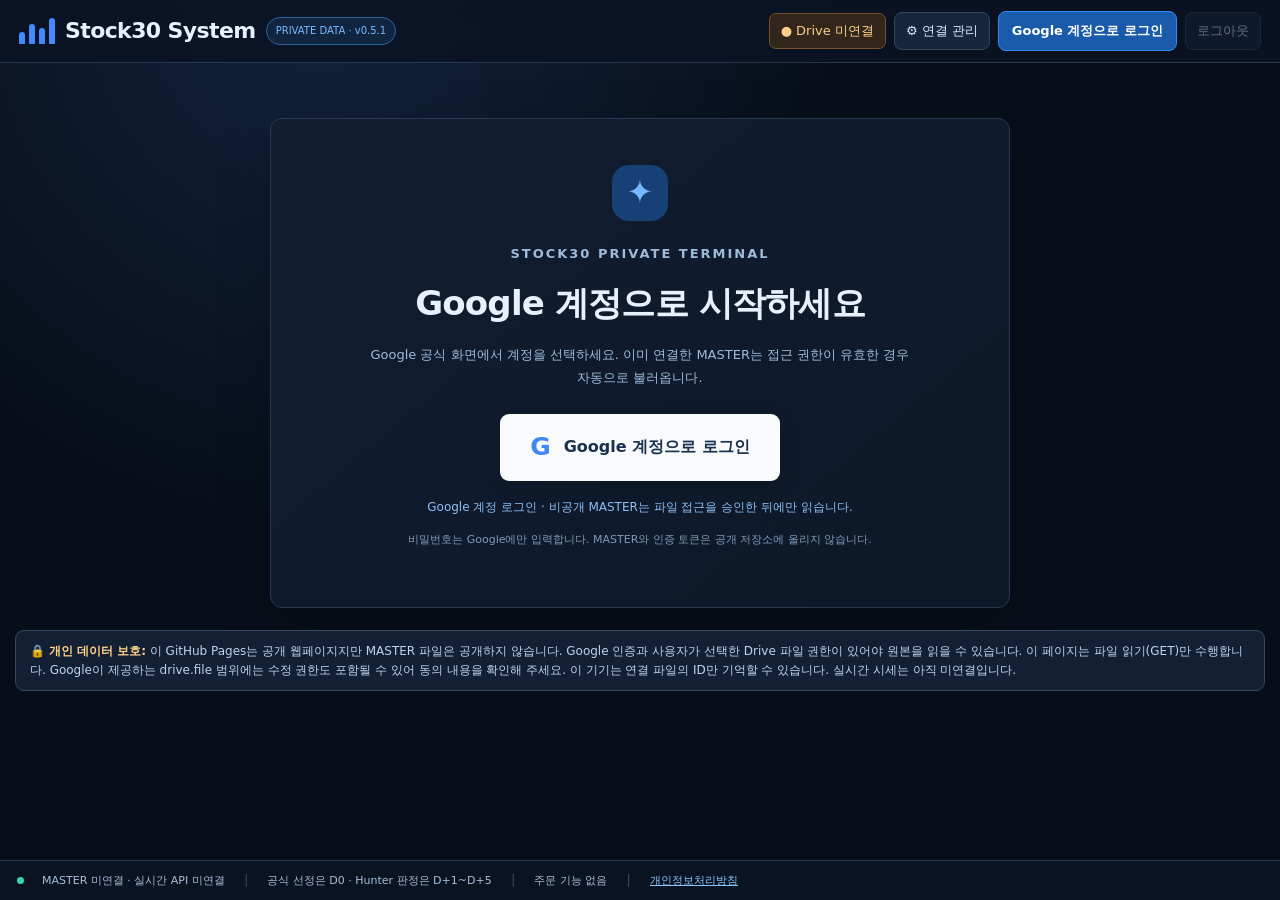
==== dashboard-private.html @ 71f0e668 "Add files via upload" ====
<!doctype html>
<html lang="ko">
<head>
<meta charset="utf-8">
<meta name="viewport" content="width=device-width, initial-scale=1">
<meta name="color-scheme" content="dark">
<meta name="description" content="Stock30 System 개인용 읽기 전용 Google Drive MASTER 대시보드">
<meta http-equiv="Content-Security-Policy" content="default-src 'none'; script-src 'self' https://accounts.google.com https://apis.google.com https://www.gstatic.com; style-src 'self' 'unsafe-inline' https://www.gstatic.com; connect-src https://www.googleapis.com https://openidconnect.googleapis.com https://oauth2.googleapis.com; frame-src https://accounts.google.com https://drive.google.com https://docs.google.com https://*.google.com https://*.googleusercontent.com; img-src 'self' data: https://*.googleusercontent.com https://www.gstatic.com https://ssl.gstatic.com https://*.google.com; font-src 'self' https://fonts.gstatic.com; object-src 'none'; base-uri 'none'; form-action 'none'; upgrade-insecure-requests">
<title>Stock30 System — Private Data Terminal v0.5.1</title>
<link rel="stylesheet" href="./stock30-private.css">
<script defer src="https://accounts.google.com/gsi/client"></script>
<script defer src="https://apis.google.com/js/api.js"></script>
<script defer src="./stock30-private.js"></script>
</head>
<body>
<header class="topbar">
  <div class="logo"><span class="logo-bars"><i></i><i></i><i></i><i></i></span><span class="logo-name">Stock30 System</span><span class="outline-badge">PRIVATE DATA · v0.5.1</span></div>
  <div class="top-actions"><span class="live-chip" id="connectionChip">● Drive 미연결</span><button class="top-control" id="settingsBtn" type="button">⚙ 연결 관리</button><button class="top-control primary" id="loginBtn" type="button">Google 계정으로 로그인</button><button class="top-control" id="logoutBtn" type="button" disabled>로그아웃</button></div>
</header>
<main class="shell">
  <section class="welcome-panel card" id="welcomePanel" aria-label="Stock30 Google 로그인">
    <div class="welcome-inner"><span class="welcome-lock">✦</span><p class="welcome-eyebrow">STOCK30 PRIVATE TERMINAL</p>
    <h1>Google 계정으로 시작하세요</h1><p>Google 공식 화면에서 계정을 선택하세요. 이미 연결한 MASTER는 접근 권한이 유효한 경우 자동으로 불러옵니다.</p>
    <button type="button" id="welcomeLoginBtn" class="welcome-google"><span class="g-mark">G</span> Google 계정으로 로그인</button>
    <p class="welcome-hint" id="welcomeHint">Google 로그인은 바로 가능해요. 최초 MASTER 파일 선택 시 Picker 설정이 필요할 수 있어요.</p>
    <p class="welcome-safety">비밀번호는 Google에만 입력합니다. MASTER와 인증 토큰은 공개 저장소에 올리지 않습니다.</p></div>
  </section>
  <div class="notice" id="securityNotice">🔒 <strong>개인 데이터 보호:</strong> 이 GitHub Pages는 공개 웹페이지지만 MASTER 파일은 공개하지 않습니다. Google 인증과 사용자가 선택한 Drive 파일 권한이 있어야 원본을 읽을 수 있습니다. 이 페이지는 파일 읽기(GET)만 수행합니다. Google이 제공하는 drive.file 범위에는 수정 권한도 포함될 수 있어 동의 내용을 확인해 주세요. 이 기기는 연결 파일의 ID만 기억할 수 있습니다. 실시간 시세는 아직 미연결입니다.</div>
  <section class="setup-panel card" id="settingsPanel" hidden>
    <div class="setup-title"><div><h2>Google Drive 개인 연결</h2><p>웹 Google 로그인 ID는 이미 설정됐습니다. 최초 비공개 MASTER 선택에 필요한 Google Picker API 키만 입력합니다. Windows Desktop OAuth·MASTER는 변경하지 않습니다.</p></div><button type="button" class="quiet-btn" id="closeSettingsBtn">접기 ×</button></div>
    <div class="setup-grid">
      <label>웹 OAuth 클라이언트 ID <span class="hint">(자동 설정 완료 · 읽기 전용)</span><input id="clientId" type="text" autocomplete="off" spellcheck="false" placeholder="...apps.googleusercontent.com"></label>
      <label>HTTP 참조 제한된 브라우저 API 키<input id="apiKey" type="text" autocomplete="off" spellcheck="false" placeholder="Google Picker API 키"></label>
      <label>Google Cloud 프로젝트 번호 (확인 필요)<input id="projectNumber" type="text" autocomplete="off" inputmode="numeric" placeholder="숫자 프로젝트 번호"></label>
    </div>
    <div class="setup-actions"><button class="primary-btn" type="button" id="saveConfigBtn">설정 저장 (이 브라우저만)</button><span class="small-note">토큰·MASTER 내용은 브라우저 저장소에 보관하지 않습니다. 편의를 위해 연결 파일 ID만 이 기기에 저장할 수 있습니다. 공개 저장소에는 실제 데이터가 없습니다.</span></div>
  </section>
  <section class="workflow card" id="workflowSection" hidden aria-label="MASTER 데이터 읽기 절차">
    <div class="workflow-head"><strong>데이터 연결 단계</strong><span class="muted" id="authUser">Google 로그인 필요</span><button type="button" class="quiet-btn" id="toggleConnection">접기</button></div>
    <div class="step-row">
      <div class="step"><span class="step-number">1</span><div><b>Google 인증</b><small>본인 Drive 권한</small></div><span class="step-state" id="loginState">대기</span></div>
      <div class="step"><span class="step-number">2</span><div><b>MASTER 포인터</b><small>master_current.json</small></div><button class="thin-btn" type="button" id="pickPointerBtn" disabled>Drive에서 선택</button></div>
      <div class="step"><span class="step-number">3</span><div><b>검증 생성본</b><small>master21_generation_*.json</small></div><button class="thin-btn" type="button" id="pickGenerationBtn" disabled>Drive에서 선택</button></div>
      <div class="step"><span class="step-number">4</span><div><b>보조 데이터</b><small>공식 LOCK / 점수 스냅샷</small></div><button class="thin-btn" type="button" id="pickExtraBtn" disabled>선택 (선택사항)</button></div>
    </div>
    <div class="workflow-bottom"><div id="dataStatus" aria-live="polite">Google 로그인부터 시작하세요. 최초 1회 Drive 파일 권한을 승인하면 다음 접속 시 자동 불러오기를 시도합니다.</div><label class="upload-label">로컬 파일로 미리 확인<input id="localImport" type="file" accept=".json,application/json" multiple></label><button type="button" class="quiet-btn" id="clearBtn">현재 화면 지우기</button><button type="button" class="quiet-btn" id="forgetFilesBtn">기억한 연결 지우기</button></div>
  </section>
  <div class="dashboard-body" id="dashboardBody" hidden>
  <div class="kpi-grid" id="summary" aria-label="검증 성과 개요"></div>
  <div class="main-grid">
    <section class="card terminal">
      <nav class="tabs" id="tabs" aria-label="대시보드 탭">
        <button type="button" class="active" data-tab="stocks">MASTER 선정 30종</button><button type="button" data-tab="reasons">선정 이유</button><button type="button" data-tab="top5">TOP5</button><button type="button" data-tab="days">DAY별 성과</button><button type="button" data-tab="learning">학습 데이터</button>
      </nav>
      <div class="controls"><div class="filters" id="filters"></div><div class="right-tools"><input id="search" type="search" placeholder="종목명·코드 검색" aria-label="종목 검색"><select id="sort" aria-label="정렬"><option value="rank">선정 순위</option><option value="total">종합점수순</option><option value="chart">차트점수순</option><option value="momentum">모멘텀순</option><option value="mfe">MFE순</option></select></div></div>
      <div id="content" class="tab-content"></div>
    </section>
    <aside id="detail" class="card detail" aria-label="선택 종목 상세"></aside>
  </div>
  </div><!-- dashboardBody -->
</main>
<footer class="bottom"><span class="green-dot"></span><span id="footerState">실제 MASTER 파일 연결 전</span><span class="divider">│</span><span>공식 선정은 D0 · Hunter 판정은 D+1~D+5</span><span class="divider">│</span><span>주문 기능 없음</span><span class="divider">│</span><a href="./privacy.html">개인정보처리방침</a></footer>
</body>
</html>
---- stock30-private.css ----
:root{color-scheme:dark;--bg:#070e19;--panel:#101b2c;--deep:#0b1625;--line:#27384e;--blue:#429cff;--text:#e8f0fd;--muted:#90a5c1;--green:#34d9a9;--red:#ff768c;--amber:#ffc27d;--surface:#142239}
*{box-sizing:border-box}html{scroll-behavior:smooth}body{margin:0;color:var(--text);background:radial-gradient(circle at 25% 0,#12223b 0,transparent 40%),var(--bg);font:13px/1.55 system-ui,-apple-system,"Apple SD Gothic Neo","Malgun Gothic",sans-serif;min-height:100vh}button,input,select{font:inherit}button{cursor:pointer}button:disabled{opacity:.42;cursor:not-allowed}button:focus-visible,input:focus-visible,select:focus-visible,a:focus-visible{outline:2px solid #77baff;outline-offset:2px}a{color:#89c8ff}.muted{color:var(--muted)}.positive{color:var(--green)}.negative{color:var(--red)}.amber{color:var(--amber)}.hint{color:#758fae;font-size:11px}.topbar{position:sticky;top:0;z-index:10;background:#0b1424ee;border-bottom:1px solid var(--line);backdrop-filter:blur(12px);padding:10px 19px;display:flex;align-items:center;justify-content:space-between;gap:14px;min-height:63px}.logo{display:flex;align-items:center;gap:10px}.logo-bars{display:flex;align-items:flex-end;height:26px;gap:4px}.logo-bars i{display:block;width:6px;background:#418aff;border-radius:4px 4px 1px 1px}.logo-bars i:nth-child(1){height:12px}.logo-bars i:nth-child(2){height:20px}.logo-bars i:nth-child(3){height:16px}.logo-bars i:nth-child(4){height:26px}.logo-name{font-size:22px;letter-spacing:-.6px;font-weight:850;white-space:nowrap}.outline-badge{border:1px solid #2a63a6;border-radius:24px;background:#112540;color:#79baff;padding:5px 9px;font-size:10px;white-space:nowrap}.top-actions{display:flex;gap:8px;align-items:center}.top-control,.thin-btn,.quiet-btn{color:#d9eaff;border:1px solid #32465e;background:#17263a;padding:8px 11px;border-radius:8px}.top-control.primary,.primary-btn{color:white;background:#195aaa;border:1px solid #358bf5;border-radius:8px;padding:9px 13px;font-weight:750}.top-control:hover:not(:disabled),.thin-btn:hover:not(:disabled),.primary-btn:hover:not(:disabled),.quiet-btn:hover{filter:brightness(1.15)}.live-chip{white-space:nowrap;color:#ffcf89;background:#312619;border:1px solid #73522d;border-radius:7px;padding:7px 11px}.shell{max-width:1880px;margin:auto;padding:15px 15px 65px}.notice{color:#bed3ec;border:1px solid #354862;background:#132034;border-radius:9px;padding:11px 14px;margin-bottom:12px;font-size:12px}.notice strong{color:#ffd28b}.card{background:linear-gradient(140deg,#111e31,#0d1828);border:1px solid #283950;border-radius:12px;min-width:0}.setup-panel{margin-bottom:12px;padding:17px 18px}.setup-panel[hidden]{display:none}.setup-title{display:flex;justify-content:space-between;gap:10px;align-items:start}.setup-title h2{margin:0;font-size:16px}.setup-title p{margin:4px 0 13px;color:#97b2d1;font-size:12px}.setup-grid{display:grid;grid-template-columns:2fr 1.6fr 1.2fr;gap:10px}.setup-grid label{font-size:11px;color:#bdd0e8;display:grid;gap:6px;font-weight:730}.setup-grid input{width:100%;min-width:0;color:#e7f4ff;background:#0a1728;border:1px solid #324861;border-radius:8px;padding:11px 10px;font-size:12px}.setup-actions{display:flex;align-items:center;gap:13px;margin-top:11px}.small-note{font-size:11px;color:#8da2bd}.workflow{margin-bottom:12px;padding:14px}.workflow-head{display:flex;justify-content:space-between;align-items:center;margin-bottom:12px}.step-row{display:grid;grid-template-columns:repeat(4,minmax(0,1fr));gap:9px}.step{display:flex;align-items:center;gap:8px;background:#0b1a2e;border:1px solid #263952;border-radius:8px;padding:11px;min-height:64px}.step-number{width:24px;height:24px;display:grid;place-items:center;background:#214a7f;border-radius:7px;color:#b9dcff;font-weight:900}.step div{min-width:0}.step b{display:block;font-size:12px}.step small{display:block;font-size:10px;color:#7998bc;overflow:hidden;text-overflow:ellipsis;white-space:nowrap}.step button,.step-state{margin-left:auto;white-space:nowrap;font-size:10px}.step-state{color:#e7b96c}.workflow-bottom{border-top:1px solid #2d3d52;margin-top:12px;padding-top:12px;display:flex;align-items:center;gap:12px;flex-wrap:wrap;justify-content:flex-start;font-size:11px;color:#abc2da}.workflow-bottom>div{margin-right:auto;flex:1;min-width:220px}.upload-label{position:relative;border:1px solid #395477;background:#193453;color:#bcdfff;padding:7px 11px;border-radius:7px;cursor:pointer;white-space:nowrap}.upload-label input{position:absolute;opacity:0;width:1px;height:1px;left:50%;bottom:0}.quiet-btn{font-size:11px}.kpi-grid{display:grid;grid-template-columns:repeat(7,minmax(0,1fr));gap:9px;margin-bottom:13px}.kpi{padding:14px;min-height:139px}.kpi-name{font-size:12px;font-weight:750;color:#bed3eb}.kpi-name em{font-style:normal;color:#479fff;font-size:16px;margin-right:6px}.kpi-value{font-size:clamp(18px,2vw,29px);font-weight:880;letter-spacing:-.6px;margin:14px 0 8px;font-variant-numeric:tabular-nums}.kpi-value small{font-size:12px;font-weight:500;color:#7697bb}.kpi-sub{font-size:11px;color:#93aac5;line-height:1.75}.kpi-graph{display:flex;align-items:flex-end;height:25px;gap:5px;margin-top:4px}.kpi-graph i{flex:1;min-height:3px;background:linear-gradient(180deg,#6aacff,#1751a6);border-radius:2px 2px 0 0}.main-grid{display:grid;grid-template-columns:minmax(0,1fr) 345px;gap:12px}.terminal{overflow:hidden;min-height:630px}.tabs{display:flex;gap:4px;padding:0 12px;border-bottom:1px solid #293950;overflow:auto}.tabs button{border:0;border-bottom:3px solid transparent;background:none;padding:14px 17px;color:#a4b6d0;font-weight:770;white-space:nowrap}.tabs button.active{color:#7bc0ff;border-bottom-color:#3b8dff}.tabs button:hover{color:white}.controls{padding:12px;display:flex;align-items:center;gap:10px;justify-content:space-between;flex-wrap:wrap}.filters{display:flex;flex-wrap:wrap;gap:6px}.filters button{border:1px solid #334760;background:#17273d;color:#acc5e4;border-radius:7px;padding:7px 11px;font-size:11px}.filters button.active{background:#163e6d;border-color:#438eeb;color:#a0d0ff}.right-tools{display:flex;gap:7px}.right-tools input,.right-tools select{background:#0c192a;color:#cfe5fa;border:1px solid #344760;border-radius:7px;padding:8px 10px;min-width:0}.right-tools input{min-width:160px}.tab-content{padding:0 12px 14px;min-height:540px}.data-wrap{overflow:auto;border:1px solid #26374c;border-radius:8px}.stock-table{border-collapse:collapse;white-space:nowrap;width:100%;min-width:950px;font-size:12px}.stock-table thead{background:#19283d}.stock-table th{text-align:right;padding:12px 10px;font-size:11px;color:#96abc5}.stock-table th:first-child,.stock-table th:nth-child(2){text-align:left}.stock-table td{padding:11px 10px;border-bottom:1px solid #27374c;text-align:right}.stock-table td:first-child,.stock-table td:nth-child(2){text-align:left}.stock-table tbody tr:hover{background:#192f4c;cursor:pointer}.stock-table tbody tr.selected{background:#153655}.stock-name{font-weight:770}.stock-code{font-size:10px;color:#7190b5;display:block}.score{color:#8fc4ff;font-variant-numeric:tabular-nums}.status{border-radius:6px;border:1px solid;padding:3px 7px;font-size:10px;font-weight:850}.status.success{color:#49e6b5;background:#0f3b32;border-color:#287863}.status.fail{color:#ff95a4;background:#40212e;border-color:#704254}.status.track{color:#84bafa;background:#143052;border-color:#3467a4}.status.wait{color:#bec9d9;background:#243044;border-color:#3e5068}.table-foot{padding:12px 1px;font-size:11px;color:#829dbb}.detail{padding:17px;position:sticky;top:80px;min-height:500px}.detail h2{margin:0;font-size:19px}.detail .sub{font-size:11px;color:#849cb8;margin:4px 0 10px}.detail-price{font-size:27px;font-weight:870;letter-spacing:-.6px;margin:12px 0 3px}.detail small{color:#829ab8}.detail-h{font-weight:800;margin:22px 0 10px;border-top:1px solid #2b3c53;padding-top:14px}.chartbox{background:#0d1a2c;border:1px solid #283e57;border-radius:10px;padding:12px;margin:14px 0 8px;min-height:178px}.chartbox svg{width:100%;height:170px}.chart-note{font-size:10px;color:#829fbf;margin-top:5px}.reason-list{list-style:none;padding:0;display:grid;gap:8px}.reason-list li{padding:10px;background:#132641;border:1px solid #29415a;border-radius:8px;color:#b6cee7;font-size:12px}.reason-list li strong{color:#eaf4ff}.reason-card{background:#13243b;border:1px solid #2c4259;border-radius:9px;padding:14px;margin-bottom:10px;cursor:pointer;text-align:left;width:100%;color:inherit}.reason-card:hover{border-color:#448ff3}.reason-card b{display:block;margin-bottom:7px;font-size:13px}.reason-card p{font-size:12px;color:#a8c1de;margin:5px 0}.day-grid{display:grid;grid-template-columns:repeat(auto-fill,minmax(192px,1fr));gap:10px}.day-card{border:1px solid #293e57;background:#13243b;border-radius:10px;padding:15px;cursor:pointer;color:inherit;text-align:left}.day-card.active{border-color:#4a9af8}.day-card b{font-size:18px;display:block;margin:8px 0}.day-card small{color:#89a5c2}.learning-grid{display:grid;grid-template-columns:repeat(auto-fill,minmax(220px,1fr));gap:10px}.learning-card{border:1px solid #2e4460;background:#102139;border-radius:10px;padding:17px}.learning-card h3{font-size:12px;color:#b5d7ff;margin:0 0 12px}.learning-card strong{font-size:22px}.learning-card p{color:#8fa7c2;margin:9px 0 0;font-size:11px}.empty{padding:65px 16px;text-align:center;color:#99b2cf}.empty strong{display:block;color:#e2edf9;font-size:16px;margin-bottom:8px}.bottom{position:fixed;bottom:0;left:0;right:0;background:#0b1422e9;border-top:1px solid #2a3c51;display:flex;align-items:center;gap:18px;padding:11px 17px;color:#a8bfdb;font-size:11px;z-index:9;backdrop-filter:blur(8px);white-space:nowrap;overflow:auto}.green-dot{width:7px;height:7px;border-radius:50%;background:var(--green);flex:none}.divider{color:#465d79}
@media(max-width:1500px){.kpi-grid{grid-template-columns:repeat(4,minmax(0,1fr))}.main-grid{grid-template-columns:minmax(0,1fr) 330px}}@media(max-width:1100px){.step-row{grid-template-columns:repeat(2,minmax(0,1fr))}.setup-grid{grid-template-columns:1fr 1fr}.main-grid{grid-template-columns:1fr}.detail{position:static}.kpi-grid{grid-template-columns:repeat(3,minmax(0,1fr))}}@media(max-width:680px){.shell{padding:9px 8px 65px}.topbar{flex-wrap:wrap;padding:9px}.logo-name{font-size:18px}.outline-badge{font-size:9px}.top-actions{width:100%;justify-content:space-between;flex-wrap:wrap}.live-chip{flex:1}.setup-grid{grid-template-columns:1fr}.setup-actions{flex-wrap:wrap}.step-row{grid-template-columns:1fr}.kpi-grid{grid-template-columns:repeat(2,minmax(0,1fr));gap:7px}.kpi{min-height:123px;padding:12px}.kpi-grid>.kpi:last-child{grid-column:span 2}.kpi-value{font-size:23px}.tabs button{padding:12px 11px}.right-tools{flex:1;width:100%}.right-tools input{flex:1}.day-grid{grid-template-columns:repeat(2,minmax(0,1fr))}.bottom{gap:10px}}

.workflow.compact .step-row,.workflow.compact .workflow-bottom{display:none}.workflow.compact .workflow-head{margin-bottom:0}

/* v0.4 clean login front; one-time advanced setup remains available. */
.welcome-panel[hidden],.workflow[hidden]{display:none!important}
.welcome-panel{max-width:740px;margin:40px auto 22px;padding:46px 28px;text-align:center;box-shadow:0 16px 55px rgba(0,0,0,.18)}
.welcome-inner{max-width:540px;margin:auto}.welcome-lock{display:inline-grid;place-items:center;width:56px;height:56px;border-radius:17px;background:#174077;color:#78b8ff;font-size:32px;margin-bottom:13px}
.welcome-eyebrow{font-weight:800;color:#68a5ff;letter-spacing:2px;font-size:10px;margin:8px 0}
.welcome-panel h1{margin:12px 0;font-size:clamp(24px,4vw,34px);letter-spacing:-.8px}
.welcome-panel p{color:#9ebbd9;font-size:13px;line-height:1.8}
.welcome-google{display:flex;justify-content:center;align-items:center;gap:13px;margin:24px auto 16px;background:#f8fafc;color:#19314f;border:0;border-radius:9px;font-size:16px;font-weight:780;cursor:pointer;padding:14px 25px;min-width:280px;box-shadow:0 5px 18px #0003}
.welcome-google:hover{background:white;transform:translateY(-1px)}.g-mark{font-weight:900;color:#4285f4;font-size:25px}
.welcome-hint{font-size:12px!important;color:#8cbff5!important}.welcome-safety{font-size:11px!important;opacity:.8}
@media(max-width:680px){.welcome-panel{margin:15px 4px;padding:29px 14px}.welcome-google{min-width:0;width:100%}}

.dashboard-body[hidden]{display:none!important}
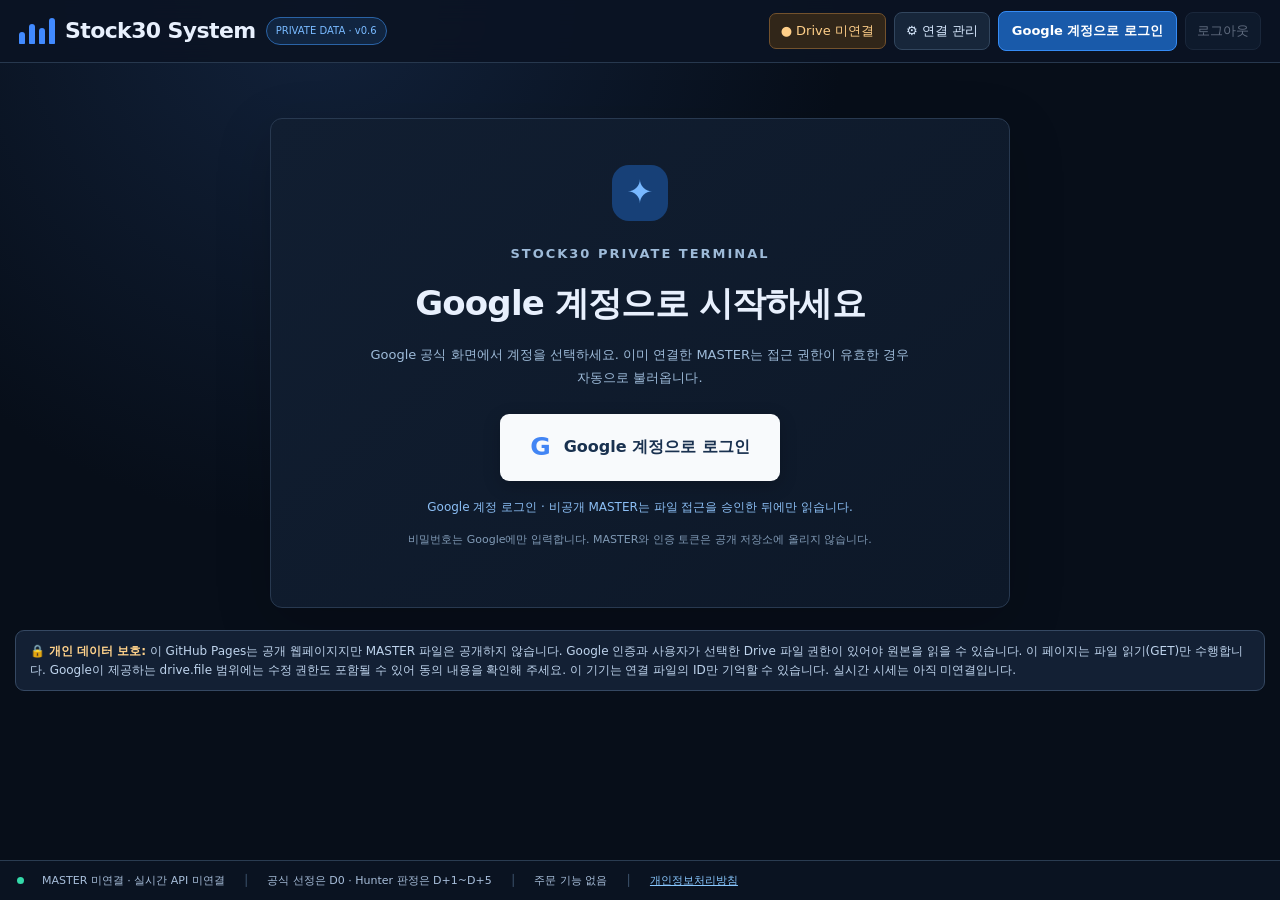
==== commit d2cf4501: "Add files via upload" ====
--- a/dashboard-private.html
+++ b/dashboard-private.html
@@ -6,7 +6,7 @@
 <meta name="color-scheme" content="dark">
 <meta name="description" content="Stock30 System 개인용 읽기 전용 Google Drive MASTER 대시보드">
 <meta http-equiv="Content-Security-Policy" content="default-src 'none'; script-src 'self' https://accounts.google.com https://apis.google.com https://www.gstatic.com; style-src 'self' 'unsafe-inline' https://www.gstatic.com; connect-src https://www.googleapis.com https://openidconnect.googleapis.com https://oauth2.googleapis.com; frame-src https://accounts.google.com https://drive.google.com https://docs.google.com https://*.google.com https://*.googleusercontent.com; img-src 'self' data: https://*.googleusercontent.com https://www.gstatic.com https://ssl.gstatic.com https://*.google.com; font-src 'self' https://fonts.gstatic.com; object-src 'none'; base-uri 'none'; form-action 'none'; upgrade-insecure-requests">
-<title>Stock30 System — Private Data Terminal v0.5.1</title>
+<title>Stock30 System — Private Data Terminal v0.6</title>
 <link rel="stylesheet" href="./stock30-private.css">
 <script defer src="https://accounts.google.com/gsi/client"></script>
 <script defer src="https://apis.google.com/js/api.js"></script>
@@ -14,7 +14,7 @@
 </head>
 <body>
 <header class="topbar">
-  <div class="logo"><span class="logo-bars"><i></i><i></i><i></i><i></i></span><span class="logo-name">Stock30 System</span><span class="outline-badge">PRIVATE DATA · v0.5.1</span></div>
+  <div class="logo"><span class="logo-bars"><i></i><i></i><i></i><i></i></span><span class="logo-name">Stock30 System</span><span class="outline-badge">PRIVATE DATA · v0.6</span></div>
   <div class="top-actions"><span class="live-chip" id="connectionChip">● Drive 미연결</span><button class="top-control" id="settingsBtn" type="button">⚙ 연결 관리</button><button class="top-control primary" id="loginBtn" type="button">Google 계정으로 로그인</button><button class="top-control" id="logoutBtn" type="button" disabled>로그아웃</button></div>
 </header>
 <main class="shell">
@@ -41,9 +41,9 @@
       <div class="step"><span class="step-number">1</span><div><b>Google 인증</b><small>본인 Drive 권한</small></div><span class="step-state" id="loginState">대기</span></div>
       <div class="step"><span class="step-number">2</span><div><b>MASTER 포인터</b><small>master_current.json</small></div><button class="thin-btn" type="button" id="pickPointerBtn" disabled>Drive에서 선택</button></div>
       <div class="step"><span class="step-number">3</span><div><b>검증 생성본</b><small>master21_generation_*.json</small></div><button class="thin-btn" type="button" id="pickGenerationBtn" disabled>Drive에서 선택</button></div>
-      <div class="step"><span class="step-number">4</span><div><b>보조 데이터</b><small>공식 LOCK / 점수 스냅샷</small></div><button class="thin-btn" type="button" id="pickExtraBtn" disabled>선택 (선택사항)</button></div>
+      <div class="step"><span class="step-number">4</span><div><b>보조 데이터</b><small>공식 LOCK / 차트·모멘텀 점수 JSON</small></div><button class="thin-btn" type="button" id="pickExtraBtn" disabled>선택 (선택사항)</button></div>
     </div>
-    <div class="workflow-bottom"><div id="dataStatus" aria-live="polite">Google 로그인부터 시작하세요. 최초 1회 Drive 파일 권한을 승인하면 다음 접속 시 자동 불러오기를 시도합니다.</div><label class="upload-label">로컬 파일로 미리 확인<input id="localImport" type="file" accept=".json,application/json" multiple></label><button type="button" class="quiet-btn" id="clearBtn">현재 화면 지우기</button><button type="button" class="quiet-btn" id="forgetFilesBtn">기억한 연결 지우기</button></div>
+    <div class="workflow-bottom"><div id="dataStatus" aria-live="polite">Google 로그인부터 시작하세요. 최초 1회 Drive 파일 권한을 승인하면 다음 접속 시 자동 불러오기를 시도합니다.</div><button type="button" class="thin-btn" id="refreshMasterBtn">↻ 최신 MASTER 확인</button><label class="upload-label">로컬 파일로 미리 확인<input id="localImport" type="file" accept=".json,application/json" multiple></label><button type="button" class="quiet-btn" id="clearBtn">현재 화면 지우기</button><button type="button" class="quiet-btn" id="forgetFilesBtn">기억한 연결 지우기</button></div>
   </section>
   <div class="dashboard-body" id="dashboardBody" hidden>
   <div class="kpi-grid" id="summary" aria-label="검증 성과 개요"></div>
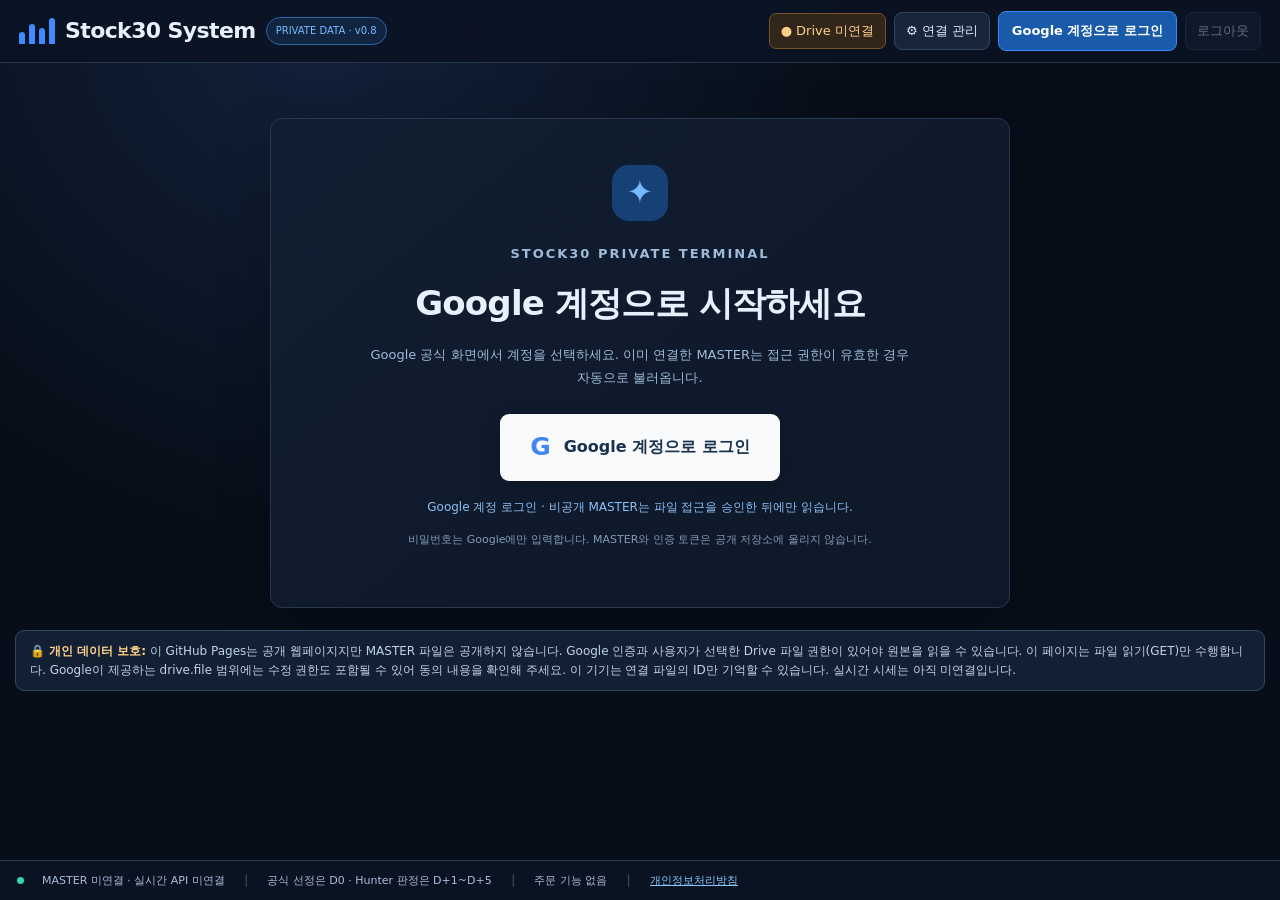
==== commit 80826303: "Add files via upload" ====
--- a/dashboard-private.html
+++ b/dashboard-private.html
@@ -1,64 +1,73 @@
-<!doctype html>
-<html lang="ko">
-<head>
-<meta charset="utf-8">
-<meta name="viewport" content="width=device-width, initial-scale=1">
-<meta name="color-scheme" content="dark">
-<meta name="description" content="Stock30 System 개인용 읽기 전용 Google Drive MASTER 대시보드">
-<meta http-equiv="Content-Security-Policy" content="default-src 'none'; script-src 'self' https://accounts.google.com https://apis.google.com https://www.gstatic.com; style-src 'self' 'unsafe-inline' https://www.gstatic.com; connect-src https://www.googleapis.com https://openidconnect.googleapis.com https://oauth2.googleapis.com; frame-src https://accounts.google.com https://drive.google.com https://docs.google.com https://*.google.com https://*.googleusercontent.com; img-src 'self' data: https://*.googleusercontent.com https://www.gstatic.com https://ssl.gstatic.com https://*.google.com; font-src 'self' https://fonts.gstatic.com; object-src 'none'; base-uri 'none'; form-action 'none'; upgrade-insecure-requests">
-<title>Stock30 System — Private Data Terminal v0.6</title>
-<link rel="stylesheet" href="./stock30-private.css">
-<script defer src="https://accounts.google.com/gsi/client"></script>
-<script defer src="https://apis.google.com/js/api.js"></script>
-<script defer src="./stock30-private.js"></script>
-</head>
-<body>
-<header class="topbar">
-  <div class="logo"><span class="logo-bars"><i></i><i></i><i></i><i></i></span><span class="logo-name">Stock30 System</span><span class="outline-badge">PRIVATE DATA · v0.6</span></div>
-  <div class="top-actions"><span class="live-chip" id="connectionChip">● Drive 미연결</span><button class="top-control" id="settingsBtn" type="button">⚙ 연결 관리</button><button class="top-control primary" id="loginBtn" type="button">Google 계정으로 로그인</button><button class="top-control" id="logoutBtn" type="button" disabled>로그아웃</button></div>
-</header>
-<main class="shell">
-  <section class="welcome-panel card" id="welcomePanel" aria-label="Stock30 Google 로그인">
-    <div class="welcome-inner"><span class="welcome-lock">✦</span><p class="welcome-eyebrow">STOCK30 PRIVATE TERMINAL</p>
-    <h1>Google 계정으로 시작하세요</h1><p>Google 공식 화면에서 계정을 선택하세요. 이미 연결한 MASTER는 접근 권한이 유효한 경우 자동으로 불러옵니다.</p>
-    <button type="button" id="welcomeLoginBtn" class="welcome-google"><span class="g-mark">G</span> Google 계정으로 로그인</button>
-    <p class="welcome-hint" id="welcomeHint">Google 로그인은 바로 가능해요. 최초 MASTER 파일 선택 시 Picker 설정이 필요할 수 있어요.</p>
-    <p class="welcome-safety">비밀번호는 Google에만 입력합니다. MASTER와 인증 토큰은 공개 저장소에 올리지 않습니다.</p></div>
-  </section>
-  <div class="notice" id="securityNotice">🔒 <strong>개인 데이터 보호:</strong> 이 GitHub Pages는 공개 웹페이지지만 MASTER 파일은 공개하지 않습니다. Google 인증과 사용자가 선택한 Drive 파일 권한이 있어야 원본을 읽을 수 있습니다. 이 페이지는 파일 읽기(GET)만 수행합니다. Google이 제공하는 drive.file 범위에는 수정 권한도 포함될 수 있어 동의 내용을 확인해 주세요. 이 기기는 연결 파일의 ID만 기억할 수 있습니다. 실시간 시세는 아직 미연결입니다.</div>
-  <section class="setup-panel card" id="settingsPanel" hidden>
-    <div class="setup-title"><div><h2>Google Drive 개인 연결</h2><p>웹 Google 로그인 ID는 이미 설정됐습니다. 최초 비공개 MASTER 선택에 필요한 Google Picker API 키만 입력합니다. Windows Desktop OAuth·MASTER는 변경하지 않습니다.</p></div><button type="button" class="quiet-btn" id="closeSettingsBtn">접기 ×</button></div>
-    <div class="setup-grid">
-      <label>웹 OAuth 클라이언트 ID <span class="hint">(자동 설정 완료 · 읽기 전용)</span><input id="clientId" type="text" autocomplete="off" spellcheck="false" placeholder="...apps.googleusercontent.com"></label>
-      <label>HTTP 참조 제한된 브라우저 API 키<input id="apiKey" type="text" autocomplete="off" spellcheck="false" placeholder="Google Picker API 키"></label>
-      <label>Google Cloud 프로젝트 번호 (확인 필요)<input id="projectNumber" type="text" autocomplete="off" inputmode="numeric" placeholder="숫자 프로젝트 번호"></label>
-    </div>
-    <div class="setup-actions"><button class="primary-btn" type="button" id="saveConfigBtn">설정 저장 (이 브라우저만)</button><span class="small-note">토큰·MASTER 내용은 브라우저 저장소에 보관하지 않습니다. 편의를 위해 연결 파일 ID만 이 기기에 저장할 수 있습니다. 공개 저장소에는 실제 데이터가 없습니다.</span></div>
-  </section>
-  <section class="workflow card" id="workflowSection" hidden aria-label="MASTER 데이터 읽기 절차">
-    <div class="workflow-head"><strong>데이터 연결 단계</strong><span class="muted" id="authUser">Google 로그인 필요</span><button type="button" class="quiet-btn" id="toggleConnection">접기</button></div>
-    <div class="step-row">
-      <div class="step"><span class="step-number">1</span><div><b>Google 인증</b><small>본인 Drive 권한</small></div><span class="step-state" id="loginState">대기</span></div>
-      <div class="step"><span class="step-number">2</span><div><b>MASTER 포인터</b><small>master_current.json</small></div><button class="thin-btn" type="button" id="pickPointerBtn" disabled>Drive에서 선택</button></div>
-      <div class="step"><span class="step-number">3</span><div><b>검증 생성본</b><small>master21_generation_*.json</small></div><button class="thin-btn" type="button" id="pickGenerationBtn" disabled>Drive에서 선택</button></div>
-      <div class="step"><span class="step-number">4</span><div><b>보조 데이터</b><small>공식 LOCK / 차트·모멘텀 점수 JSON</small></div><button class="thin-btn" type="button" id="pickExtraBtn" disabled>선택 (선택사항)</button></div>
-    </div>
-    <div class="workflow-bottom"><div id="dataStatus" aria-live="polite">Google 로그인부터 시작하세요. 최초 1회 Drive 파일 권한을 승인하면 다음 접속 시 자동 불러오기를 시도합니다.</div><button type="button" class="thin-btn" id="refreshMasterBtn">↻ 최신 MASTER 확인</button><label class="upload-label">로컬 파일로 미리 확인<input id="localImport" type="file" accept=".json,application/json" multiple></label><button type="button" class="quiet-btn" id="clearBtn">현재 화면 지우기</button><button type="button" class="quiet-btn" id="forgetFilesBtn">기억한 연결 지우기</button></div>
-  </section>
-  <div class="dashboard-body" id="dashboardBody" hidden>
-  <div class="kpi-grid" id="summary" aria-label="검증 성과 개요"></div>
-  <div class="main-grid">
-    <section class="card terminal">
-      <nav class="tabs" id="tabs" aria-label="대시보드 탭">
-        <button type="button" class="active" data-tab="stocks">MASTER 선정 30종</button><button type="button" data-tab="reasons">선정 이유</button><button type="button" data-tab="top5">TOP5</button><button type="button" data-tab="days">DAY별 성과</button><button type="button" data-tab="learning">학습 데이터</button>
-      </nav>
-      <div class="controls"><div class="filters" id="filters"></div><div class="right-tools"><input id="search" type="search" placeholder="종목명·코드 검색" aria-label="종목 검색"><select id="sort" aria-label="정렬"><option value="rank">선정 순위</option><option value="total">종합점수순</option><option value="chart">차트점수순</option><option value="momentum">모멘텀순</option><option value="mfe">MFE순</option></select></div></div>
-      <div id="content" class="tab-content"></div>
-    </section>
-    <aside id="detail" class="card detail" aria-label="선택 종목 상세"></aside>
-  </div>
-  </div><!-- dashboardBody -->
-</main>
-<footer class="bottom"><span class="green-dot"></span><span id="footerState">실제 MASTER 파일 연결 전</span><span class="divider">│</span><span>공식 선정은 D0 · Hunter 판정은 D+1~D+5</span><span class="divider">│</span><span>주문 기능 없음</span><span class="divider">│</span><a href="./privacy.html">개인정보처리방침</a></footer>
-</body>
-</html>
+<!doctype html>
+<html lang="ko">
+<head>
+<meta charset="utf-8">
+<meta name="viewport" content="width=device-width, initial-scale=1">
+<meta name="color-scheme" content="dark">
+<meta name="description" content="Stock30 System 개인용 읽기 전용 Google Drive MASTER 대시보드">
+<meta http-equiv="Content-Security-Policy" content="default-src 'none'; script-src 'self' https://accounts.google.com https://apis.google.com https://www.gstatic.com; style-src 'self' 'unsafe-inline' https://www.gstatic.com; connect-src https://www.googleapis.com https://openidconnect.googleapis.com https://oauth2.googleapis.com; frame-src https://accounts.google.com https://drive.google.com https://docs.google.com https://*.google.com https://*.googleusercontent.com; img-src 'self' data: https://*.googleusercontent.com https://www.gstatic.com https://ssl.gstatic.com https://*.google.com; font-src 'self' https://fonts.gstatic.com; object-src 'none'; base-uri 'none'; form-action 'none'; upgrade-insecure-requests">
+<title>Stock30 System — Private Data Terminal v0.8</title>
+<link rel="stylesheet" href="./stock30-private.css">
+<script defer src="https://accounts.google.com/gsi/client"></script>
+<script defer src="https://apis.google.com/js/api.js"></script>
+<script defer src="./stock30-private.js"></script>
+</head>
+<body>
+<header class="topbar">
+  <div class="logo"><span class="logo-bars"><i></i><i></i><i></i><i></i></span><span class="logo-name">Stock30 System</span><span class="outline-badge">PRIVATE DATA · v0.8</span></div>
+  <div class="top-actions"><span class="live-chip" id="connectionChip">● Drive 미연결</span><button class="top-control" id="settingsBtn" type="button">⚙ 연결 관리</button><button class="top-control primary" id="loginBtn" type="button">Google 계정으로 로그인</button><button class="top-control" id="logoutBtn" type="button" disabled>로그아웃</button></div>
+</header>
+<main class="shell">
+  <section class="welcome-panel card" id="welcomePanel" aria-label="Stock30 Google 로그인">
+    <div class="welcome-inner"><span class="welcome-lock">✦</span><p class="welcome-eyebrow">STOCK30 PRIVATE TERMINAL</p>
+    <h1>Google 계정으로 시작하세요</h1><p>Google 공식 화면에서 계정을 선택하세요. 이미 연결한 MASTER는 접근 권한이 유효한 경우 자동으로 불러옵니다.</p>
+    <button type="button" id="welcomeLoginBtn" class="welcome-google"><span class="g-mark">G</span> Google 계정으로 로그인</button>
+    <p class="welcome-hint" id="welcomeHint">Google 로그인은 바로 가능해요. 최초 MASTER 파일 선택 시 Picker 설정이 필요할 수 있어요.</p>
+    <p class="welcome-safety">비밀번호는 Google에만 입력합니다. MASTER와 인증 토큰은 공개 저장소에 올리지 않습니다.</p></div>
+  </section>
+  <div class="notice" id="securityNotice">🔒 <strong>개인 데이터 보호:</strong> 이 GitHub Pages는 공개 웹페이지지만 MASTER 파일은 공개하지 않습니다. Google 인증과 사용자가 선택한 Drive 파일 권한이 있어야 원본을 읽을 수 있습니다. 이 페이지는 파일 읽기(GET)만 수행합니다. Google이 제공하는 drive.file 범위에는 수정 권한도 포함될 수 있어 동의 내용을 확인해 주세요. 이 기기는 연결 파일의 ID만 기억할 수 있습니다. 실시간 시세는 아직 미연결입니다.</div>
+  <section class="setup-panel card" id="settingsPanel" hidden>
+    <div class="setup-title"><div><h2>Google Drive 개인 연결</h2><p>웹 Google 로그인 ID는 이미 설정됐습니다. 최초 비공개 MASTER 선택에 필요한 Google Picker API 키만 입력합니다. Windows Desktop OAuth·MASTER는 변경하지 않습니다.</p></div><button type="button" class="quiet-btn" id="closeSettingsBtn">접기 ×</button></div>
+    <div class="setup-grid">
+      <label>웹 OAuth 클라이언트 ID <span class="hint">(자동 설정 완료 · 읽기 전용)</span><input id="clientId" type="text" autocomplete="off" spellcheck="false" placeholder="...apps.googleusercontent.com"></label>
+      <label>HTTP 참조 제한된 브라우저 API 키<input id="apiKey" type="text" autocomplete="off" spellcheck="false" placeholder="Google Picker API 키"></label>
+      <label>Google Cloud 프로젝트 번호 (확인 필요)<input id="projectNumber" type="text" autocomplete="off" inputmode="numeric" placeholder="숫자 프로젝트 번호"></label>
+    </div>
+    <div class="setup-actions"><button class="primary-btn" type="button" id="saveConfigBtn">설정 저장 (이 브라우저만)</button><span class="small-note">토큰·MASTER 내용은 브라우저 저장소에 보관하지 않습니다. 편의를 위해 연결 파일 ID만 이 기기에 저장할 수 있습니다. 공개 저장소에는 실제 데이터가 없습니다.</span></div>
+  </section>
+  <section class="workflow card" id="workflowSection" hidden aria-label="MASTER 데이터 읽기 절차">
+    <div class="workflow-head"><strong>데이터 연결 단계</strong><span class="muted" id="authUser">Google 로그인 필요</span><button type="button" class="quiet-btn" id="toggleConnection">접기</button></div>
+    <div class="step-row">
+      <div class="step"><span class="step-number">1</span><div><b>Google 인증</b><small>본인 Drive 권한</small></div><span class="step-state" id="loginState">대기</span></div>
+      <div class="step"><span class="step-number">2</span><div><b>MASTER 포인터</b><small>master_current.json</small></div><button class="thin-btn" type="button" id="pickPointerBtn" disabled>Drive에서 선택</button></div>
+      <div class="step"><span class="step-number">3</span><div><b>검증 생성본</b><small>master21_generation_*.json</small></div><button class="thin-btn" type="button" id="pickGenerationBtn" disabled>Drive에서 선택</button></div>
+      <div class="step"><span class="step-number">4</span><div><b>보조 데이터</b><small>공식 LOCK / LEARNING_SCORE_SNAPSHOT JSON</small></div><button class="thin-btn" type="button" id="pickExtraBtn" disabled>선택 (선택사항)</button></div>
+    </div>
+    <div class="workflow-bottom"><div id="dataStatus" aria-live="polite">Google 로그인부터 시작하세요. 최초 1회 Drive 파일 권한을 승인하면 다음 접속 시 자동 불러오기를 시도합니다.</div><button type="button" class="thin-btn" id="refreshMasterBtn">↻ 최신 MASTER 확인</button><label class="upload-label">로컬 파일로 미리 확인<input id="localImport" type="file" accept=".json,application/json" multiple></label><button type="button" class="quiet-btn" id="clearBtn">현재 화면 지우기</button><button type="button" class="quiet-btn" id="forgetFilesBtn">기억한 연결 지우기</button></div>
+  </section>
+  <div class="dashboard-body" id="dashboardBody" hidden>
+  <section class="card" aria-label="점수 스냅샷 연결 상태" style="padding:16px;margin-bottom:16px">
+    <strong id="scoreConnectionStatus" role="status" aria-live="polite">점수 미연결</strong>
+    <p id="scoreConnectionMessage" class="muted">MASTER 연결 후 허용된 점수 스냅샷을 확인합니다.</p>
+    <p id="scoreConnectedCohorts" class="muted" style="overflow-wrap:anywhere">연결 코호트 없음</p>
+    <small id="scoreConnectionChecked" class="muted">마지막 연결 확인: —</small>
+    <button type="button" class="thin-btn" id="retryScoresBtn">↻ 점수 자동 연결 재시도</button>
+    <p class="muted">08_INTERNAL_ANALYSIS의 접근이 허용된 파일만 조회합니다. 누락되거나 권한이 부족하면 연결 관리의 보조 데이터에서 점수 JSON을 직접 선택해 주세요.</p>
+  </section>
+  <div class="kpi-grid" id="summary" aria-label="검증 성과 개요"></div>
+  <div class="main-grid">
+    <section class="card terminal">
+      <nav class="tabs" id="tabs" aria-label="대시보드 탭">
+        <button type="button" class="active" data-tab="stocks">MASTER 선정 30종</button><button type="button" data-tab="reasons">선정 이유</button><button type="button" data-tab="top5">TOP5</button><button type="button" data-tab="days">DAY별 성과</button><button type="button" data-tab="learning">학습 데이터</button>
+      </nav>
+      <div class="controls"><div class="filters" id="filters"></div><div class="right-tools"><input id="search" type="search" placeholder="종목명·코드 검색" aria-label="종목 검색"><select id="sort" aria-label="정렬"><option value="rank">선정 순위</option><option value="total" disabled>종합점수순 (미수집)</option><option value="chart">차트점수순</option><option value="momentum">모멘텀순</option><option value="light">LIGHT 점수순</option><option value="mfe">MFE순</option></select></div></div>
+      <div id="content" class="tab-content"></div>
+    </section>
+    <aside id="detail" class="card detail" aria-label="선택 종목 상세"></aside>
+  </div>
+  </div><!-- dashboardBody -->
+</main>
+<footer class="bottom"><span class="green-dot"></span><span id="footerState">실제 MASTER 파일 연결 전</span><span class="divider">│</span><span>공식 선정은 D0 · Hunter 판정은 D+1~D+5</span><span class="divider">│</span><span>주문 기능 없음</span><span class="divider">│</span><a href="./privacy.html">개인정보처리방침</a></footer>
+</body>
+</html>
+
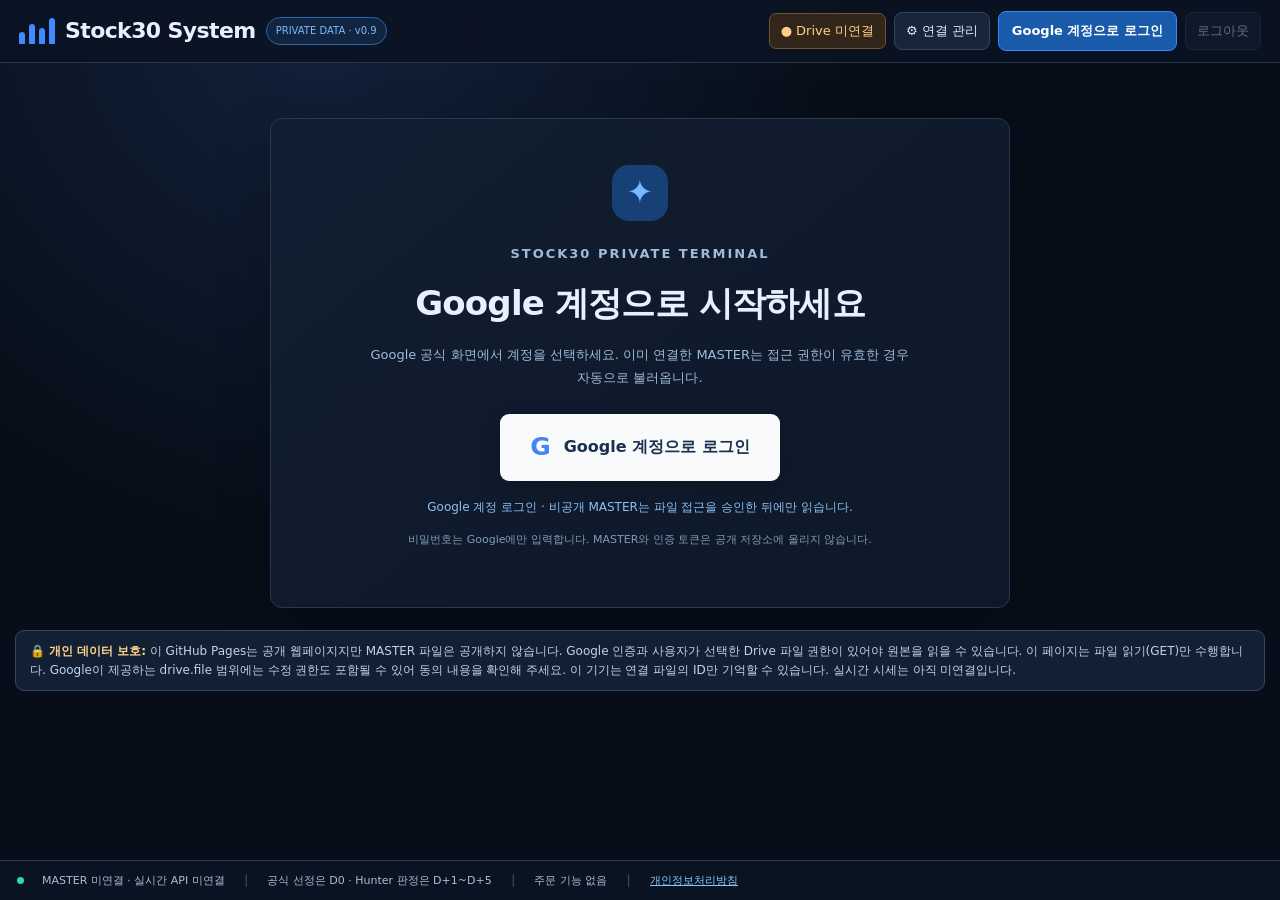
==== commit aca2061d: "Stage Stock30 Web v0.9 candidate (web files only) Upload the four byte-preserved files from the veri" ====
--- a/dashboard-private.html
+++ b/dashboard-private.html
@@ -1,73 +1,80 @@
-<!doctype html>
-<html lang="ko">
-<head>
-<meta charset="utf-8">
-<meta name="viewport" content="width=device-width, initial-scale=1">
-<meta name="color-scheme" content="dark">
-<meta name="description" content="Stock30 System 개인용 읽기 전용 Google Drive MASTER 대시보드">
-<meta http-equiv="Content-Security-Policy" content="default-src 'none'; script-src 'self' https://accounts.google.com https://apis.google.com https://www.gstatic.com; style-src 'self' 'unsafe-inline' https://www.gstatic.com; connect-src https://www.googleapis.com https://openidconnect.googleapis.com https://oauth2.googleapis.com; frame-src https://accounts.google.com https://drive.google.com https://docs.google.com https://*.google.com https://*.googleusercontent.com; img-src 'self' data: https://*.googleusercontent.com https://www.gstatic.com https://ssl.gstatic.com https://*.google.com; font-src 'self' https://fonts.gstatic.com; object-src 'none'; base-uri 'none'; form-action 'none'; upgrade-insecure-requests">
-<title>Stock30 System — Private Data Terminal v0.8</title>
-<link rel="stylesheet" href="./stock30-private.css">
-<script defer src="https://accounts.google.com/gsi/client"></script>
-<script defer src="https://apis.google.com/js/api.js"></script>
-<script defer src="./stock30-private.js"></script>
-</head>
-<body>
-<header class="topbar">
-  <div class="logo"><span class="logo-bars"><i></i><i></i><i></i><i></i></span><span class="logo-name">Stock30 System</span><span class="outline-badge">PRIVATE DATA · v0.8</span></div>
-  <div class="top-actions"><span class="live-chip" id="connectionChip">● Drive 미연결</span><button class="top-control" id="settingsBtn" type="button">⚙ 연결 관리</button><button class="top-control primary" id="loginBtn" type="button">Google 계정으로 로그인</button><button class="top-control" id="logoutBtn" type="button" disabled>로그아웃</button></div>
-</header>
-<main class="shell">
-  <section class="welcome-panel card" id="welcomePanel" aria-label="Stock30 Google 로그인">
-    <div class="welcome-inner"><span class="welcome-lock">✦</span><p class="welcome-eyebrow">STOCK30 PRIVATE TERMINAL</p>
-    <h1>Google 계정으로 시작하세요</h1><p>Google 공식 화면에서 계정을 선택하세요. 이미 연결한 MASTER는 접근 권한이 유효한 경우 자동으로 불러옵니다.</p>
-    <button type="button" id="welcomeLoginBtn" class="welcome-google"><span class="g-mark">G</span> Google 계정으로 로그인</button>
-    <p class="welcome-hint" id="welcomeHint">Google 로그인은 바로 가능해요. 최초 MASTER 파일 선택 시 Picker 설정이 필요할 수 있어요.</p>
-    <p class="welcome-safety">비밀번호는 Google에만 입력합니다. MASTER와 인증 토큰은 공개 저장소에 올리지 않습니다.</p></div>
-  </section>
-  <div class="notice" id="securityNotice">🔒 <strong>개인 데이터 보호:</strong> 이 GitHub Pages는 공개 웹페이지지만 MASTER 파일은 공개하지 않습니다. Google 인증과 사용자가 선택한 Drive 파일 권한이 있어야 원본을 읽을 수 있습니다. 이 페이지는 파일 읽기(GET)만 수행합니다. Google이 제공하는 drive.file 범위에는 수정 권한도 포함될 수 있어 동의 내용을 확인해 주세요. 이 기기는 연결 파일의 ID만 기억할 수 있습니다. 실시간 시세는 아직 미연결입니다.</div>
-  <section class="setup-panel card" id="settingsPanel" hidden>
-    <div class="setup-title"><div><h2>Google Drive 개인 연결</h2><p>웹 Google 로그인 ID는 이미 설정됐습니다. 최초 비공개 MASTER 선택에 필요한 Google Picker API 키만 입력합니다. Windows Desktop OAuth·MASTER는 변경하지 않습니다.</p></div><button type="button" class="quiet-btn" id="closeSettingsBtn">접기 ×</button></div>
-    <div class="setup-grid">
-      <label>웹 OAuth 클라이언트 ID <span class="hint">(자동 설정 완료 · 읽기 전용)</span><input id="clientId" type="text" autocomplete="off" spellcheck="false" placeholder="...apps.googleusercontent.com"></label>
-      <label>HTTP 참조 제한된 브라우저 API 키<input id="apiKey" type="text" autocomplete="off" spellcheck="false" placeholder="Google Picker API 키"></label>
-      <label>Google Cloud 프로젝트 번호 (확인 필요)<input id="projectNumber" type="text" autocomplete="off" inputmode="numeric" placeholder="숫자 프로젝트 번호"></label>
-    </div>
-    <div class="setup-actions"><button class="primary-btn" type="button" id="saveConfigBtn">설정 저장 (이 브라우저만)</button><span class="small-note">토큰·MASTER 내용은 브라우저 저장소에 보관하지 않습니다. 편의를 위해 연결 파일 ID만 이 기기에 저장할 수 있습니다. 공개 저장소에는 실제 데이터가 없습니다.</span></div>
-  </section>
-  <section class="workflow card" id="workflowSection" hidden aria-label="MASTER 데이터 읽기 절차">
-    <div class="workflow-head"><strong>데이터 연결 단계</strong><span class="muted" id="authUser">Google 로그인 필요</span><button type="button" class="quiet-btn" id="toggleConnection">접기</button></div>
-    <div class="step-row">
-      <div class="step"><span class="step-number">1</span><div><b>Google 인증</b><small>본인 Drive 권한</small></div><span class="step-state" id="loginState">대기</span></div>
-      <div class="step"><span class="step-number">2</span><div><b>MASTER 포인터</b><small>master_current.json</small></div><button class="thin-btn" type="button" id="pickPointerBtn" disabled>Drive에서 선택</button></div>
-      <div class="step"><span class="step-number">3</span><div><b>검증 생성본</b><small>master21_generation_*.json</small></div><button class="thin-btn" type="button" id="pickGenerationBtn" disabled>Drive에서 선택</button></div>
-      <div class="step"><span class="step-number">4</span><div><b>보조 데이터</b><small>공식 LOCK / LEARNING_SCORE_SNAPSHOT JSON</small></div><button class="thin-btn" type="button" id="pickExtraBtn" disabled>선택 (선택사항)</button></div>
-    </div>
-    <div class="workflow-bottom"><div id="dataStatus" aria-live="polite">Google 로그인부터 시작하세요. 최초 1회 Drive 파일 권한을 승인하면 다음 접속 시 자동 불러오기를 시도합니다.</div><button type="button" class="thin-btn" id="refreshMasterBtn">↻ 최신 MASTER 확인</button><label class="upload-label">로컬 파일로 미리 확인<input id="localImport" type="file" accept=".json,application/json" multiple></label><button type="button" class="quiet-btn" id="clearBtn">현재 화면 지우기</button><button type="button" class="quiet-btn" id="forgetFilesBtn">기억한 연결 지우기</button></div>
-  </section>
-  <div class="dashboard-body" id="dashboardBody" hidden>
-  <section class="card" aria-label="점수 스냅샷 연결 상태" style="padding:16px;margin-bottom:16px">
-    <strong id="scoreConnectionStatus" role="status" aria-live="polite">점수 미연결</strong>
-    <p id="scoreConnectionMessage" class="muted">MASTER 연결 후 허용된 점수 스냅샷을 확인합니다.</p>
-    <p id="scoreConnectedCohorts" class="muted" style="overflow-wrap:anywhere">연결 코호트 없음</p>
-    <small id="scoreConnectionChecked" class="muted">마지막 연결 확인: —</small>
-    <button type="button" class="thin-btn" id="retryScoresBtn">↻ 점수 자동 연결 재시도</button>
-    <p class="muted">08_INTERNAL_ANALYSIS의 접근이 허용된 파일만 조회합니다. 누락되거나 권한이 부족하면 연결 관리의 보조 데이터에서 점수 JSON을 직접 선택해 주세요.</p>
-  </section>
-  <div class="kpi-grid" id="summary" aria-label="검증 성과 개요"></div>
-  <div class="main-grid">
-    <section class="card terminal">
-      <nav class="tabs" id="tabs" aria-label="대시보드 탭">
-        <button type="button" class="active" data-tab="stocks">MASTER 선정 30종</button><button type="button" data-tab="reasons">선정 이유</button><button type="button" data-tab="top5">TOP5</button><button type="button" data-tab="days">DAY별 성과</button><button type="button" data-tab="learning">학습 데이터</button>
-      </nav>
-      <div class="controls"><div class="filters" id="filters"></div><div class="right-tools"><input id="search" type="search" placeholder="종목명·코드 검색" aria-label="종목 검색"><select id="sort" aria-label="정렬"><option value="rank">선정 순위</option><option value="total" disabled>종합점수순 (미수집)</option><option value="chart">차트점수순</option><option value="momentum">모멘텀순</option><option value="light">LIGHT 점수순</option><option value="mfe">MFE순</option></select></div></div>
-      <div id="content" class="tab-content"></div>
-    </section>
-    <aside id="detail" class="card detail" aria-label="선택 종목 상세"></aside>
-  </div>
-  </div><!-- dashboardBody -->
-</main>
-<footer class="bottom"><span class="green-dot"></span><span id="footerState">실제 MASTER 파일 연결 전</span><span class="divider">│</span><span>공식 선정은 D0 · Hunter 판정은 D+1~D+5</span><span class="divider">│</span><span>주문 기능 없음</span><span class="divider">│</span><a href="./privacy.html">개인정보처리방침</a></footer>
-</body>
-</html>
-
+<!doctype html>
+<html lang="ko">
+<head>
+<meta charset="utf-8">
+<meta name="viewport" content="width=device-width, initial-scale=1">
+<meta name="color-scheme" content="dark">
+<meta name="description" content="Stock30 System 개인용 읽기 전용 Google Drive MASTER 대시보드">
+<meta http-equiv="Content-Security-Policy" content="default-src 'none'; script-src 'self' https://accounts.google.com https://apis.google.com https://www.gstatic.com; style-src 'self' 'unsafe-inline' https://www.gstatic.com; connect-src https://www.googleapis.com https://openidconnect.googleapis.com https://oauth2.googleapis.com; frame-src https://accounts.google.com https://drive.google.com https://docs.google.com https://*.google.com https://*.googleusercontent.com; img-src 'self' data: https://*.googleusercontent.com https://www.gstatic.com https://ssl.gstatic.com https://*.google.com; font-src 'self' https://fonts.gstatic.com; object-src 'none'; base-uri 'none'; form-action 'none'; upgrade-insecure-requests">
+<title>Stock30 System — Private Data Terminal v0.9</title>
+<link rel="stylesheet" href="./stock30-private.css?v=20261026">
+<script defer src="https://accounts.google.com/gsi/client"></script>
+<script defer src="https://apis.google.com/js/api.js"></script>
+<script defer src="./stock30-web-today.js?v=20261026"></script>
+<script defer src="./stock30-private.js?v=20261026"></script>
+</head>
+<body>
+<header class="topbar">
+  <div class="logo"><span class="logo-bars"><i></i><i></i><i></i><i></i></span><span class="logo-name">Stock30 System</span><span class="outline-badge">PRIVATE DATA · v0.9</span></div>
+  <div class="top-actions"><span class="live-chip" id="connectionChip">● Drive 미연결</span><button class="top-control" id="settingsBtn" type="button">⚙ 연결 관리</button><button class="top-control primary" id="loginBtn" type="button">Google 계정으로 로그인</button><button class="top-control" id="logoutBtn" type="button" disabled>로그아웃</button></div>
+</header>
+<main class="shell">
+  <section class="welcome-panel card" id="welcomePanel" aria-label="Stock30 Google 로그인">
+    <div class="welcome-inner"><span class="welcome-lock">✦</span><p class="welcome-eyebrow">STOCK30 PRIVATE TERMINAL</p>
+    <h1>Google 계정으로 시작하세요</h1><p>Google 공식 화면에서 계정을 선택하세요. 이미 연결한 MASTER는 접근 권한이 유효한 경우 자동으로 불러옵니다.</p>
+    <button type="button" id="welcomeLoginBtn" class="welcome-google"><span class="g-mark">G</span> Google 계정으로 로그인</button>
+    <p class="welcome-hint" id="welcomeHint">Google 로그인은 바로 가능해요. 최초 MASTER 파일 선택 시 Picker 설정이 필요할 수 있어요.</p>
+    <p class="welcome-safety">비밀번호는 Google에만 입력합니다. MASTER와 인증 토큰은 공개 저장소에 올리지 않습니다.</p></div>
+  </section>
+  <div class="notice" id="securityNotice">🔒 <strong>개인 데이터 보호:</strong> 이 GitHub Pages는 공개 웹페이지지만 MASTER 파일은 공개하지 않습니다. Google 인증과 사용자가 선택한 Drive 파일 권한이 있어야 원본을 읽을 수 있습니다. 이 페이지는 파일 읽기(GET)만 수행합니다. Google이 제공하는 drive.file 범위에는 수정 권한도 포함될 수 있어 동의 내용을 확인해 주세요. 이 기기는 연결 파일의 ID만 기억할 수 있습니다. 실시간 시세는 아직 미연결입니다.</div>
+  <section class="setup-panel card" id="settingsPanel" hidden>
+    <div class="setup-title"><div><h2>Google Drive 개인 연결</h2><p>웹 Google 로그인 ID는 이미 설정됐습니다. 최초 비공개 MASTER 선택에 필요한 Google Picker API 키만 입력합니다. Windows Desktop OAuth·MASTER는 변경하지 않습니다.</p></div><button type="button" class="quiet-btn" id="closeSettingsBtn">접기 ×</button></div>
+    <div class="setup-grid">
+      <label>웹 OAuth 클라이언트 ID <span class="hint">(자동 설정 완료 · 읽기 전용)</span><input id="clientId" type="text" autocomplete="off" spellcheck="false" placeholder="...apps.googleusercontent.com"></label>
+      <label>HTTP 참조 제한된 브라우저 API 키<input id="apiKey" type="text" autocomplete="off" spellcheck="false" placeholder="Google Picker API 키"></label>
+      <label>Google Cloud 프로젝트 번호 (확인 필요)<input id="projectNumber" type="text" autocomplete="off" inputmode="numeric" placeholder="숫자 프로젝트 번호"></label>
+    </div>
+    <div class="setup-actions"><button class="primary-btn" type="button" id="saveConfigBtn">설정 저장 (이 브라우저만)</button><span class="small-note">토큰·MASTER 내용은 브라우저 저장소에 보관하지 않습니다. 편의를 위해 연결 파일 ID만 이 기기에 저장할 수 있습니다. 공개 저장소에는 실제 데이터가 없습니다.</span></div>
+  </section>
+  <section class="workflow card" id="workflowSection" hidden aria-label="MASTER 데이터 읽기 절차">
+    <div class="workflow-head"><strong>데이터 연결 단계</strong><span class="muted" id="authUser">Google 로그인 필요</span><button type="button" class="quiet-btn" id="toggleConnection">접기</button></div>
+    <div class="step-row">
+      <div class="step"><span class="step-number">1</span><div><b>Google 인증</b><small>본인 Drive 권한</small></div><span class="step-state" id="loginState">대기</span></div>
+      <div class="step"><span class="step-number">2</span><div><b>MASTER 포인터</b><small>master_current.json</small></div><button class="thin-btn" type="button" id="pickPointerBtn" disabled>Drive에서 선택</button></div>
+      <div class="step"><span class="step-number">3</span><div><b>검증 생성본</b><small>master21_generation_*.json</small></div><button class="thin-btn" type="button" id="pickGenerationBtn" disabled>Drive에서 선택</button></div>
+      <div class="step"><span class="step-number">4</span><div><b>보조 데이터</b><small>공식 LOCK / LEARNING_SCORE_SNAPSHOT JSON</small></div><button class="thin-btn" type="button" id="pickExtraBtn" disabled>선택 (선택사항)</button></div>
+    </div>
+    <div class="workflow-bottom"><div id="dataStatus" aria-live="polite">Google 로그인부터 시작하세요. 최초 1회 Drive 파일 권한을 승인하면 다음 접속 시 자동 불러오기를 시도합니다.</div><button type="button" class="thin-btn" id="refreshMasterBtn">↻ 최신 MASTER 확인</button><label class="upload-label">로컬 파일로 미리 확인<input id="localImport" type="file" accept=".json,application/json" multiple></label><button type="button" class="quiet-btn" id="clearBtn">현재 화면 지우기</button><button type="button" class="quiet-btn" id="forgetFilesBtn">기억한 연결 지우기</button></div>
+  </section>
+  <div class="dashboard-body" id="dashboardBody" hidden>
+  <section class="card" aria-label="점수 스냅샷 연결 상태" style="padding:16px;margin-bottom:16px">
+    <strong id="scoreConnectionStatus" role="status" aria-live="polite">점수 미연결</strong>
+    <p id="scoreModeLabel" class="muted">연결 방식: 기존 스냅샷</p>
+    <p id="scoreConnectionMessage" class="muted">MASTER 연결 후 허용된 점수 스냅샷을 확인합니다.</p>
+    <p id="scoreConnectionDiagnostic" class="muted" style="overflow-wrap:anywhere" aria-label="익명화된 요청 진단"></p>
+    <p id="scoreConnectedCohorts" class="muted" style="overflow-wrap:anywhere">연결 코호트 없음</p>
+    <small id="scoreConnectionChecked" class="muted">마지막 연결 확인: —</small>
+    <button type="button" class="thin-btn" id="retryScoresBtn">↻ 점수 자동 연결 재시도</button>
+    <button type="button" class="thin-btn" id="pickFixedScoreBtn" disabled>고정 누적 점수 파일 선택</button>
+    <button type="button" class="quiet-btn" id="useSnapshotModeBtn" disabled>기존 스냅샷 방식 사용</button>
+    <p id="scoreFixedState" class="muted"></p>
+    <p class="muted">고정 누적 파일은 최초 한 번 Picker에서 승인하면 이후 로그인·MASTER 새로고침 때 같은 파일만 확인합니다. 기존 일별 스냅샷은 연결 관리의 보조 데이터에서 계속 선택할 수 있습니다. 파일 접근이 해제되면 다시 로그인하거나 Picker에서 재선택해 주세요.</p>
+  </section>
+  <section class="card refresh-status" aria-label="공식 데이터 갱신 상태"><p id="masterRefreshStatus" role="status" aria-live="polite">MASTER 미연결</p><p class="muted">표시 중인 탭은 5분마다 확인합니다. 점수 연결 상태는 공식 성과 갱신과 별도로 표시됩니다.</p></section>
+  <div class="kpi-grid" id="summary" aria-label="검증 성과 개요"></div>
+  <div class="main-grid">
+    <section class="card terminal">
+      <nav class="tabs" id="tabs" aria-label="대시보드 탭">
+        <button type="button" class="active" data-tab="stocks">MASTER 선정 30종</button><button type="button" data-tab="reasons">선정 이유</button><button type="button" data-tab="top5">TOP5</button><button type="button" data-tab="days">DAY별 성과</button><button type="button" data-tab="learning">학습 데이터</button>
+      </nav>
+      <div class="controls"><div class="filters" id="filters"></div><div class="right-tools"><input id="search" type="search" placeholder="종목명·코드 검색" aria-label="종목 검색"><select id="sort" aria-label="정렬"><option value="rank">선정 순위</option><option value="total" disabled>종합점수순 (미수집)</option><option value="chart">차트점수순</option><option value="momentum">모멘텀순</option><option value="light">LIGHT 점수순</option><option value="mfe">MFE순</option></select></div></div>
+      <div id="content" class="tab-content"></div>
+    </section>
+    <aside id="detail" class="card detail" aria-label="선택 종목 상세"></aside>
+  </div>
+  </div><!-- dashboardBody -->
+</main>
+<footer class="bottom"><span class="green-dot"></span><span id="footerState">실제 MASTER 파일 연결 전</span><span class="divider">│</span><span>공식 선정은 D0 · Hunter 판정은 D+1~D+5</span><span class="divider">│</span><span>주문 기능 없음</span><span class="divider">│</span><a href="./privacy.html">개인정보처리방침</a></footer>
+</body>
+</html>
+
--- a/stock30-private.css
+++ b/stock30-private.css
@@ -17,3 +17,11 @@
 @media(max-width:680px){.welcome-panel{margin:15px 4px;padding:29px 14px}.welcome-google{min-width:0;width:100%}}
 
 .dashboard-body[hidden]{display:none!important}
+
+
+.refresh-status{padding:12px 16px;margin-bottom:12px;overflow-wrap:anywhere}
+.refresh-status p{margin:4px 0;line-height:1.7}
+.observation-note{margin:12px 0;padding:12px;border:1px solid #735b36;border-radius:8px;background:#2b261c;font-size:12px;line-height:1.7;overflow-wrap:anywhere}
+.observation-note strong{color:#ffd28b}.observation-note p{margin:6px 0;color:#c8bca7}
+.d0-tag{display:block;margin-top:6px;color:#ffd28b;font-size:10px}
+@media(max-width:680px){.right-tools input{min-width:0;width:0}.day-card{min-width:0;overflow-wrap:anywhere}.workflow-head{flex-wrap:wrap;gap:6px}}
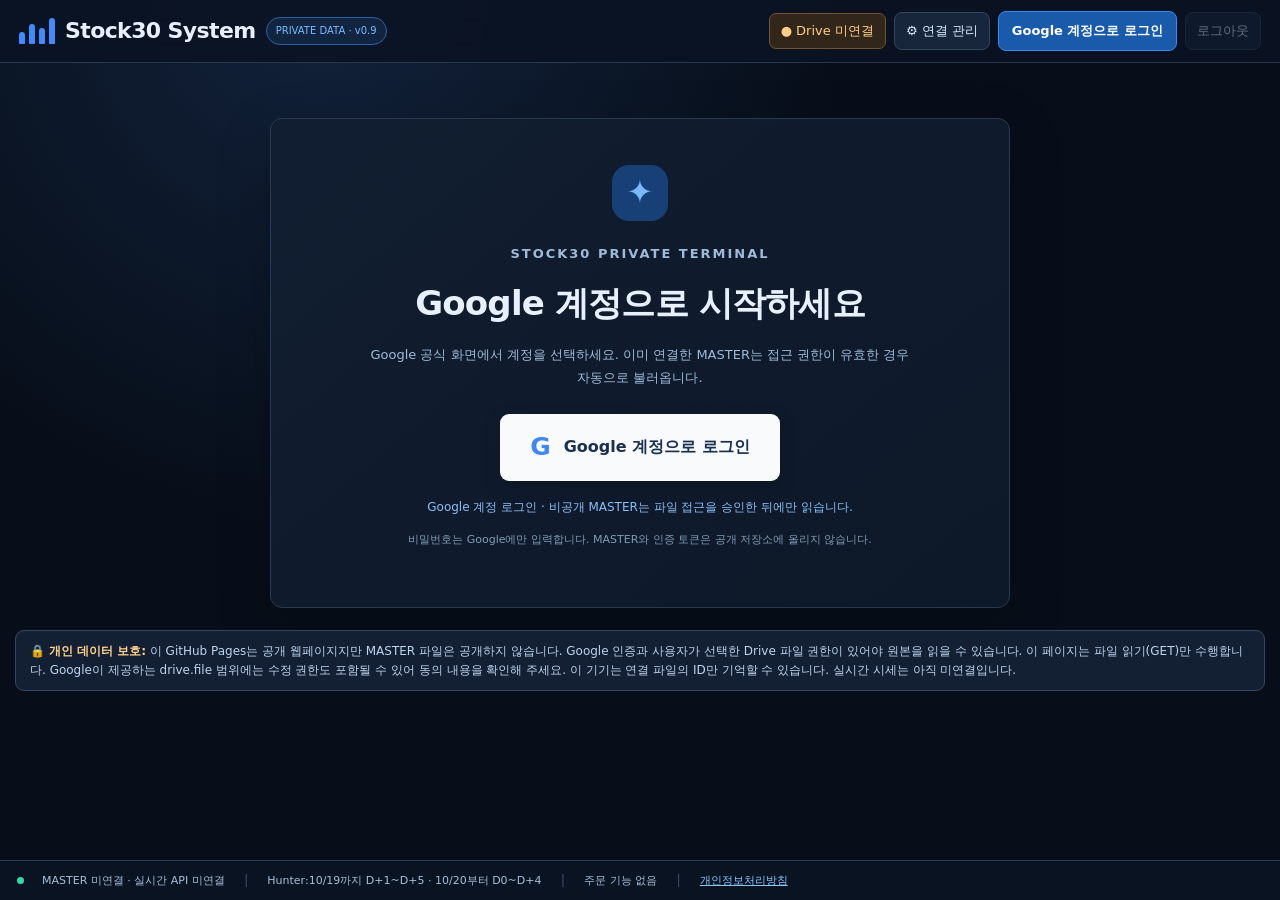
==== commit 3f7e2426: "Fix official D0 Hunter classification and policy-aware displays Preserve OFFICIAL_NEW_BASELINE resul" ====
--- a/dashboard-private.html
+++ b/dashboard-private.html
@@ -74,7 +74,7 @@
   </div>
   </div><!-- dashboardBody -->
 </main>
-<footer class="bottom"><span class="green-dot"></span><span id="footerState">실제 MASTER 파일 연결 전</span><span class="divider">│</span><span>공식 선정은 D0 · Hunter 판정은 D+1~D+5</span><span class="divider">│</span><span>주문 기능 없음</span><span class="divider">│</span><a href="./privacy.html">개인정보처리방침</a></footer>
+<footer class="bottom"><span class="green-dot"></span><span id="footerState">실제 MASTER 파일 연결 전</span><span class="divider">│</span><span id="hunterPolicyLabel">Hunter:10/19까지 D+1~D+5 · 10/20부터 D0~D+4</span><span class="divider">│</span><span>주문 기능 없음</span><span class="divider">│</span><a href="./privacy.html">개인정보처리방침</a></footer>
 </body>
 </html>
 
